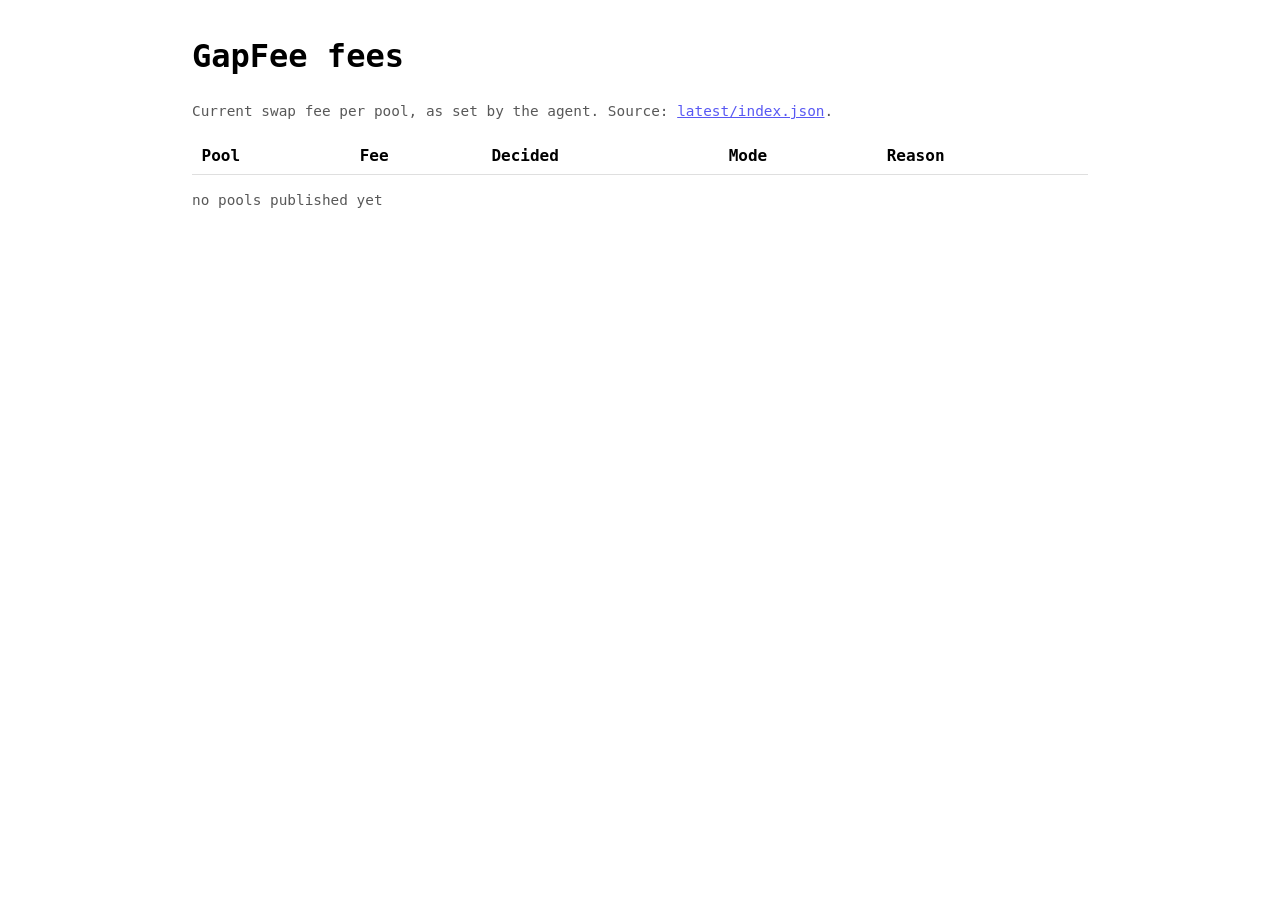
==== index.html @ c21604f5 "Public fee feed: viewer + latest/ placeholder" ====
<!doctype html>
<html lang="en">
<head>
<meta charset="utf-8">
<meta name="viewport" content="width=device-width, initial-scale=1">
<title>GapFee fees</title>
<style>
  :root { color-scheme: light dark; font-family: ui-monospace, SFMono-Regular, Menlo, Consolas, monospace; }
  body { margin: 2rem auto; max-width: 56rem; padding: 0 1rem; line-height: 1.5; }
  table { border-collapse: collapse; width: 100%; }
  th, td { text-align: left; padding: .4rem .6rem; border-bottom: 1px solid #8884; vertical-align: top; }
  th { font-weight: 600; }
  .muted { opacity: .65; font-size: .9em; }
  code { font-size: .9em; }
</style>
</head>
<body>
<h1>GapFee fees</h1>
<p class="muted">Current swap fee per pool, as set by the agent. Source: <a href="latest/index.json">latest/index.json</a>.</p>
<table id="t"><thead><tr><th>Pool</th><th>Fee</th><th>Decided</th><th>Mode</th><th>Reason</th></tr></thead><tbody></tbody></table>
<p class="muted" id="status">loading…</p>
<script>
(async () => {
  const tbody = document.querySelector("#t tbody");
  const status = document.getElementById("status");
  try {
    const idx = await (await fetch("latest/index.json", { cache: "no-store" })).json();
    const ids = Object.keys(idx);
    if (!ids.length) { status.textContent = "no pools published yet"; return; }
    for (const id of ids) {
      const e = idx[id];
      let reason = "";
      try { reason = (await (await fetch(`latest/${id}.json`, { cache: "no-store" })).json()).reason ?? ""; } catch {}
      const tr = document.createElement("tr");
      const cell = (t) => { const td = document.createElement("td"); td.textContent = t; return td; };
      tr.append(cell(`${e.ticker}/USDG`), cell(e.feePct), cell(new Date(e.decidedAt).toUTCString()), cell(e.shadow ? "shadow" : "live"), cell(reason));
      const a = document.createElement("a"); a.href = `latest/${id}.json`; a.textContent = "json"; tr.lastChild.append(" ", a);
      tbody.append(tr);
    }
    status.textContent = `${ids.length} pool(s)`;
  } catch (err) { status.textContent = `could not load feed: ${err.message}`; }
})();
</script>
</body>
</html>
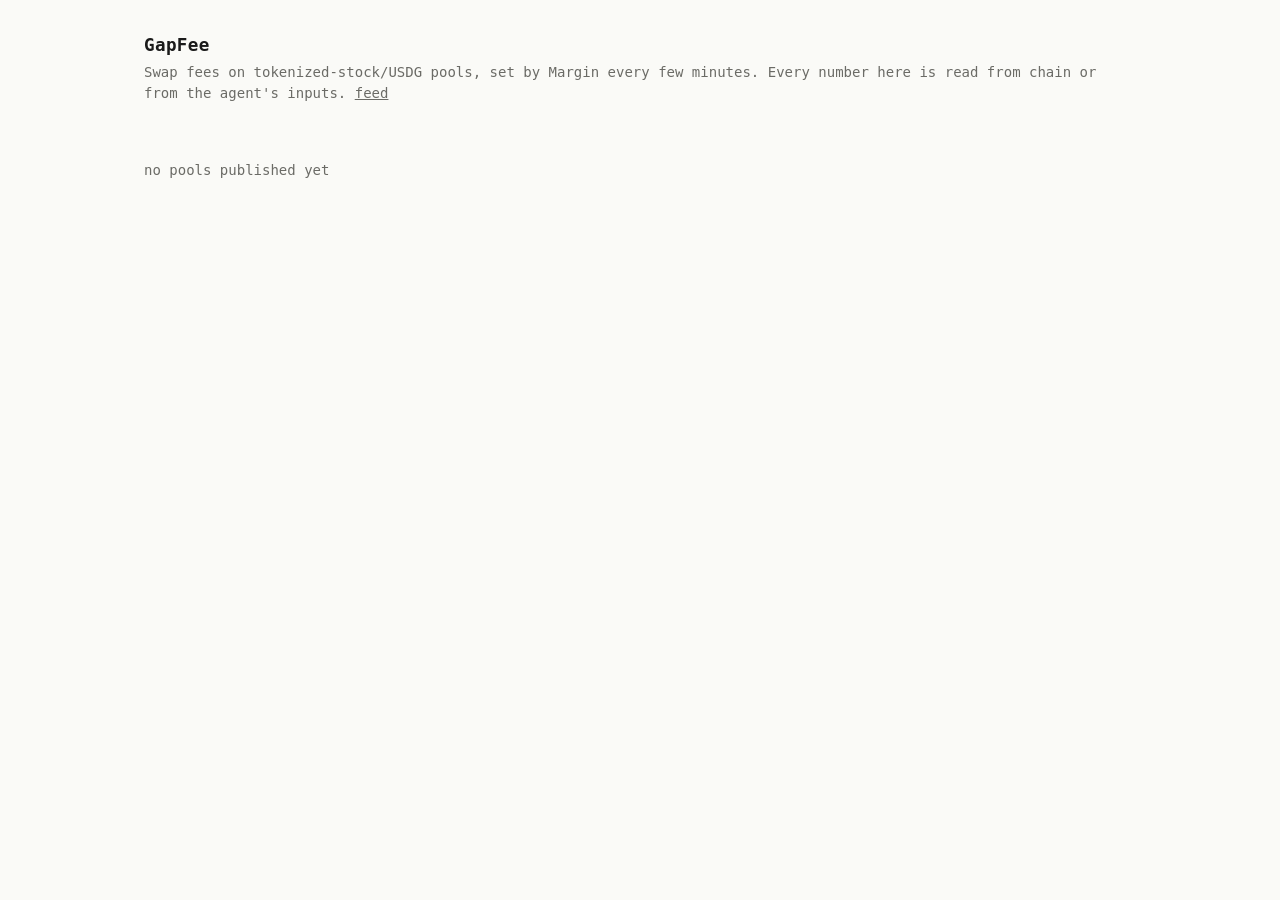
==== commit 6ad88e1a: "dashboard: update viewer" ====
--- a/index.html
+++ b/index.html
@@ -3,42 +3,121 @@
 <head>
 <meta charset="utf-8">
 <meta name="viewport" content="width=device-width, initial-scale=1">
-<title>GapFee fees</title>
+<title>GapFee</title>
 <style>
-  :root { color-scheme: light dark; font-family: ui-monospace, SFMono-Regular, Menlo, Consolas, monospace; }
-  body { margin: 2rem auto; max-width: 56rem; padding: 0 1rem; line-height: 1.5; }
-  table { border-collapse: collapse; width: 100%; }
-  th, td { text-align: left; padding: .4rem .6rem; border-bottom: 1px solid #8884; vertical-align: top; }
-  th { font-weight: 600; }
-  .muted { opacity: .65; font-size: .9em; }
-  code { font-size: .9em; }
+  :root {
+    color-scheme: light dark;
+    --bg: #fafaf7; --fg: #1a1a1a; --muted: #6b6b66; --line: #e2e2dc; --card: #ffffff; --accent: #1f6f5f; --warn: #b3541e;
+  }
+  @media (prefers-color-scheme: dark) {
+    :root { --bg: #111211; --fg: #ecece6; --muted: #9a9a92; --line: #2a2b28; --card: #191a18; --accent: #7fd1b9; --warn: #f0a868; }
+  }
+  * { box-sizing: border-box; }
+  body { margin: 0; background: var(--bg); color: var(--fg); font: 14px/1.5 ui-monospace, SFMono-Regular, Menlo, Consolas, monospace; }
+  main { max-width: 64rem; margin: 0 auto; padding: 2rem 1rem 4rem; }
+  h1 { font-size: 1.1rem; font-weight: 600; margin: 0 0 .25rem; letter-spacing: .02em; }
+  .sub { color: var(--muted); margin: 0 0 1.5rem; }
+  .card { background: var(--card); border: 1px solid var(--line); border-radius: 6px; padding: 1rem 1.25rem; margin-bottom: 1rem; }
+  .row { display: flex; flex-wrap: wrap; gap: 1rem 2rem; align-items: baseline; }
+  .fee { font-size: 2.4rem; font-weight: 600; line-height: 1; }
+  .badge { display: inline-block; padding: .1rem .5rem; border: 1px solid var(--line); border-radius: 999px; font-size: .75rem; color: var(--muted); }
+  .badge.live { border-color: var(--accent); color: var(--accent); }
+  .badge.observe { border-color: var(--warn); color: var(--warn); }
+  .reason { margin: .75rem 0; }
+  dl { display: grid; grid-template-columns: max-content 1fr; gap: .15rem 1rem; margin: .5rem 0 0; }
+  dt { color: var(--muted); }
+  dd { margin: 0; }
+  svg { width: 100%; height: auto; display: block; margin-top: .75rem; }
+  .axis { font-family: inherit; }
+  .axis { fill: var(--muted); font-size: 10px; }
+  .muted { color: var(--muted); }
+  a { color: inherit; }
+  .empty { color: var(--muted); padding: 2rem 0; }
 </style>
 </head>
 <body>
-<h1>GapFee fees</h1>
-<p class="muted">Current swap fee per pool, as set by the agent. Source: <a href="latest/index.json">latest/index.json</a>.</p>
-<table id="t"><thead><tr><th>Pool</th><th>Fee</th><th>Decided</th><th>Mode</th><th>Reason</th></tr></thead><tbody></tbody></table>
-<p class="muted" id="status">loading…</p>
+<main>
+  <h1>GapFee</h1>
+  <p class="sub">Swap fees on tokenized-stock/USDG pools, set by Margin every few minutes. Every number here is read from chain or from the agent's inputs. <a href="latest/index.json">feed</a></p>
+  <div id="pools"></div>
+  <p class="empty" id="status">loading…</p>
+</main>
 <script>
 (async () => {
-  const tbody = document.querySelector("#t tbody");
+  const $ = (t, attrs = {}, ...kids) => { const e = document.createElement(t); for (const [k, v] of Object.entries(attrs)) e.setAttribute(k, v); e.append(...kids); return e; };
+  const pct = (pips) => `${(pips / 10000).toFixed(2)}%`;
+  const ago = (iso) => { const s = Math.max(0, (Date.now() - Date.parse(iso)) / 1000); return s < 90 ? `${Math.round(s)}s ago` : s < 5400 ? `${Math.round(s / 60)}m ago` : `${(s / 3600).toFixed(1)}h ago`; };
+  const get = async (u) => (await fetch(u, { cache: "no-store" })).json();
   const status = document.getElementById("status");
-  try {
-    const idx = await (await fetch("latest/index.json", { cache: "no-store" })).json();
-    const ids = Object.keys(idx);
-    if (!ids.length) { status.textContent = "no pools published yet"; return; }
-    for (const id of ids) {
-      const e = idx[id];
-      let reason = "";
-      try { reason = (await (await fetch(`latest/${id}.json`, { cache: "no-store" })).json()).reason ?? ""; } catch {}
-      const tr = document.createElement("tr");
-      const cell = (t) => { const td = document.createElement("td"); td.textContent = t; return td; };
-      tr.append(cell(`${e.ticker}/USDG`), cell(e.feePct), cell(new Date(e.decidedAt).toUTCString()), cell(e.shadow ? "shadow" : "live"), cell(reason));
-      const a = document.createElement("a"); a.href = `latest/${id}.json`; a.textContent = "json"; tr.lastChild.append(" ", a);
-      tbody.append(tr);
+  const root = document.getElementById("pools");
+
+  let idx;
+  try { idx = await get("latest/index.json"); } catch (e) { status.textContent = `feed unavailable: ${e.message}`; return; }
+  const ids = Object.keys(idx);
+  if (!ids.length) { status.textContent = "no pools published yet"; return; }
+  status.remove();
+
+  for (const id of ids) {
+    let rec = null, hist = [];
+    try { rec = await get(`latest/${id}.json`); } catch {}
+    try { hist = await get(`history/${id}.json`); } catch {}
+    const e = idx[id];
+    const mode = e.observe ? "observe" : e.shadow ? "shadow" : "live";
+    const i = rec?.inputs ?? {};
+    const m = i.market ?? {};
+    const when = m.phase === "open" ? `open, ${m.minutesToClose}m to close` : `${m.phase ?? "?"}${m.minutesToOpen != null ? `, ${fmtMin(m.minutesToOpen)} to open` : ""}`;
+
+    const card = $("div", { class: "card" },
+      $("div", { class: "row" },
+        $("span", { class: "fee" }, e.feePct),
+        $("span", {}, `${e.ticker}/USDG`),
+        $("span", { class: `badge ${mode}` }, mode === "observe" ? "observe: third-party pool, not signed" : mode),
+        $("span", { class: "muted" }, `decided ${ago(e.decidedAt)}`)),
+      $("p", { class: "reason" }, rec?.reason ?? ""),
+    );
+    if (rec) {
+      const dl = $("dl");
+      const add = (k, v) => { if (v !== undefined && v !== null && v !== "") dl.append($("dt", {}, k), $("dd", {}, String(v))); };
+      add("market", when);
+      add("pool price", i.pool?.priceUsd != null ? `$${i.pool.priceUsd}` : null);
+      add("reference", i.reference?.priceUsd != null ? `$${i.reference.priceUsd} (${i.reference.source}, ${Math.round((i.reference.ageSeconds ?? 0) / 60)}m old)` : `none (${i.reference?.source ?? "?"})`);
+      add("gap", i.gapPct != null ? `${i.gapPct >= 0 ? "+" : ""}${i.gapPct}%` : null);
+      add("control pool", i.controlPool?.priceUsd != null ? `$${i.controlPool.priceUsd}` : null);
+      add("swaps", i.swapsLastWindow ? `${i.swapsLastWindow.count} in ${i.swapsLastWindow.windowMinutes}m, $${i.swapsLastWindow.volumeUsd} volume, largest $${i.swapsLastWindow.largestUsd}` : null);
+      add("realized vol", i.realizedVolPct?.h24 != null ? `${i.realizedVolPct.h24}% (24h)` : null);
+      add("earnings", i.earnings?.next ? `${i.earnings.next} (${i.earnings.hoursUntil}h)` : null);
+      add("split", `LP ${pct(rec.lpPips)} + treasury ${pct(rec.treasuryPips)}`);
+      add("on-chain", rec.onchain ? `effective ${pct(rec.onchain.effectiveFeePips)}, cached ${pct(rec.onchain.cachedFeePips)}${rec.onchain.cachedExpiry ? ` until ${new Date(rec.onchain.cachedExpiry * 1000).toUTCString()}` : ""}, nonce ${rec.onchain.lastNonce}` : null);
+      add("bounds", i.fee ? `${pct(i.fee.minPips)} to ${pct(i.fee.maxPips)}, default ${pct(i.fee.defaultPips)}` : null);
+      add("decider", rec.decider);
+      if (rec.update) add("signed", `nonce ${rec.update.nonce}, expires ${new Date(Number(rec.update.expiry) * 1000).toUTCString()}`);
+      dl.append($("dt", {}, "raw"), $("dd", {}, $("a", { href: `latest/${id}.json` }, "latest"), " · ", $("a", { href: `history/${id}.json` }, "history")));
+      card.append(dl);
     }
-    status.textContent = `${ids.length} pool(s)`;
-  } catch (err) { status.textContent = `could not load feed: ${err.message}`; }
+    if (hist.length > 1) card.append(sparkline(hist));
+    root.append(card);
+  }
+
+  function fmtMin(m) { return m < 60 ? `${m}m` : m < 2880 ? `${Math.floor(m / 60)}h ${m % 60}m` : `${Math.round(m / 1440)}d`; }
+
+  function sparkline(h) {
+    const W = 800, H = 110, padL = 44, padR = 8, padT = 8, padB = 18;
+    const xs = h.map((p) => Date.parse(p.t));
+    const ys = h.map((p) => p.feePips / 10000);
+    const x0 = Math.min(...xs), x1 = Math.max(...xs), y0 = 0, y1 = Math.max(0.5, ...ys) * 1.1;
+    const X = (x) => padL + ((x - x0) / Math.max(1, x1 - x0)) * (W - padL - padR);
+    const Y = (y) => padT + (1 - (y - y0) / (y1 - y0)) * (H - padT - padB);
+    let d = "";
+    h.forEach((p, k) => { d += `${k ? "L" : "M"}${X(xs[k]).toFixed(1)},${Y(ys[k]).toFixed(1)} `; });
+    // shade closed-market stretches
+    let shade = "";
+    for (let k = 0; k < h.length - 1; k++) if (h[k].phase !== "open") shade += `<rect x="${X(xs[k]).toFixed(1)}" y="${padT}" width="${Math.max(1, X(xs[k + 1]) - X(xs[k])).toFixed(1)}" height="${H - padT - padB}" fill="currentColor" opacity=".06"/>`;
+    const ticks = [0, y1 / 2, y1].map((v) => `<text class="axis" x="2" y="${(Y(v) + 3).toFixed(1)}">${v.toFixed(2)}%</text>`).join("");
+    const span = (x1 - x0) / 3600000;
+    const wrap = $("div");
+    wrap.innerHTML = `<svg viewBox="0 0 ${W} ${H}" xmlns="http://www.w3.org/2000/svg">${shade}${ticks}<path d="${d}" fill="none" stroke="var(--accent)" stroke-width="1.5" vector-effect="non-scaling-stroke"/><text class="axis" x="${padL}" y="${H - 4}">fee, last ${span < 1 ? `${Math.max(1, Math.round(span * 60))}m` : span < 48 ? `${span.toFixed(0)}h` : `${(span / 24).toFixed(0)}d`} (shaded = market closed)</text></svg>`;
+    return wrap.firstElementChild;
+  }
 })();
 </script>
 </body>
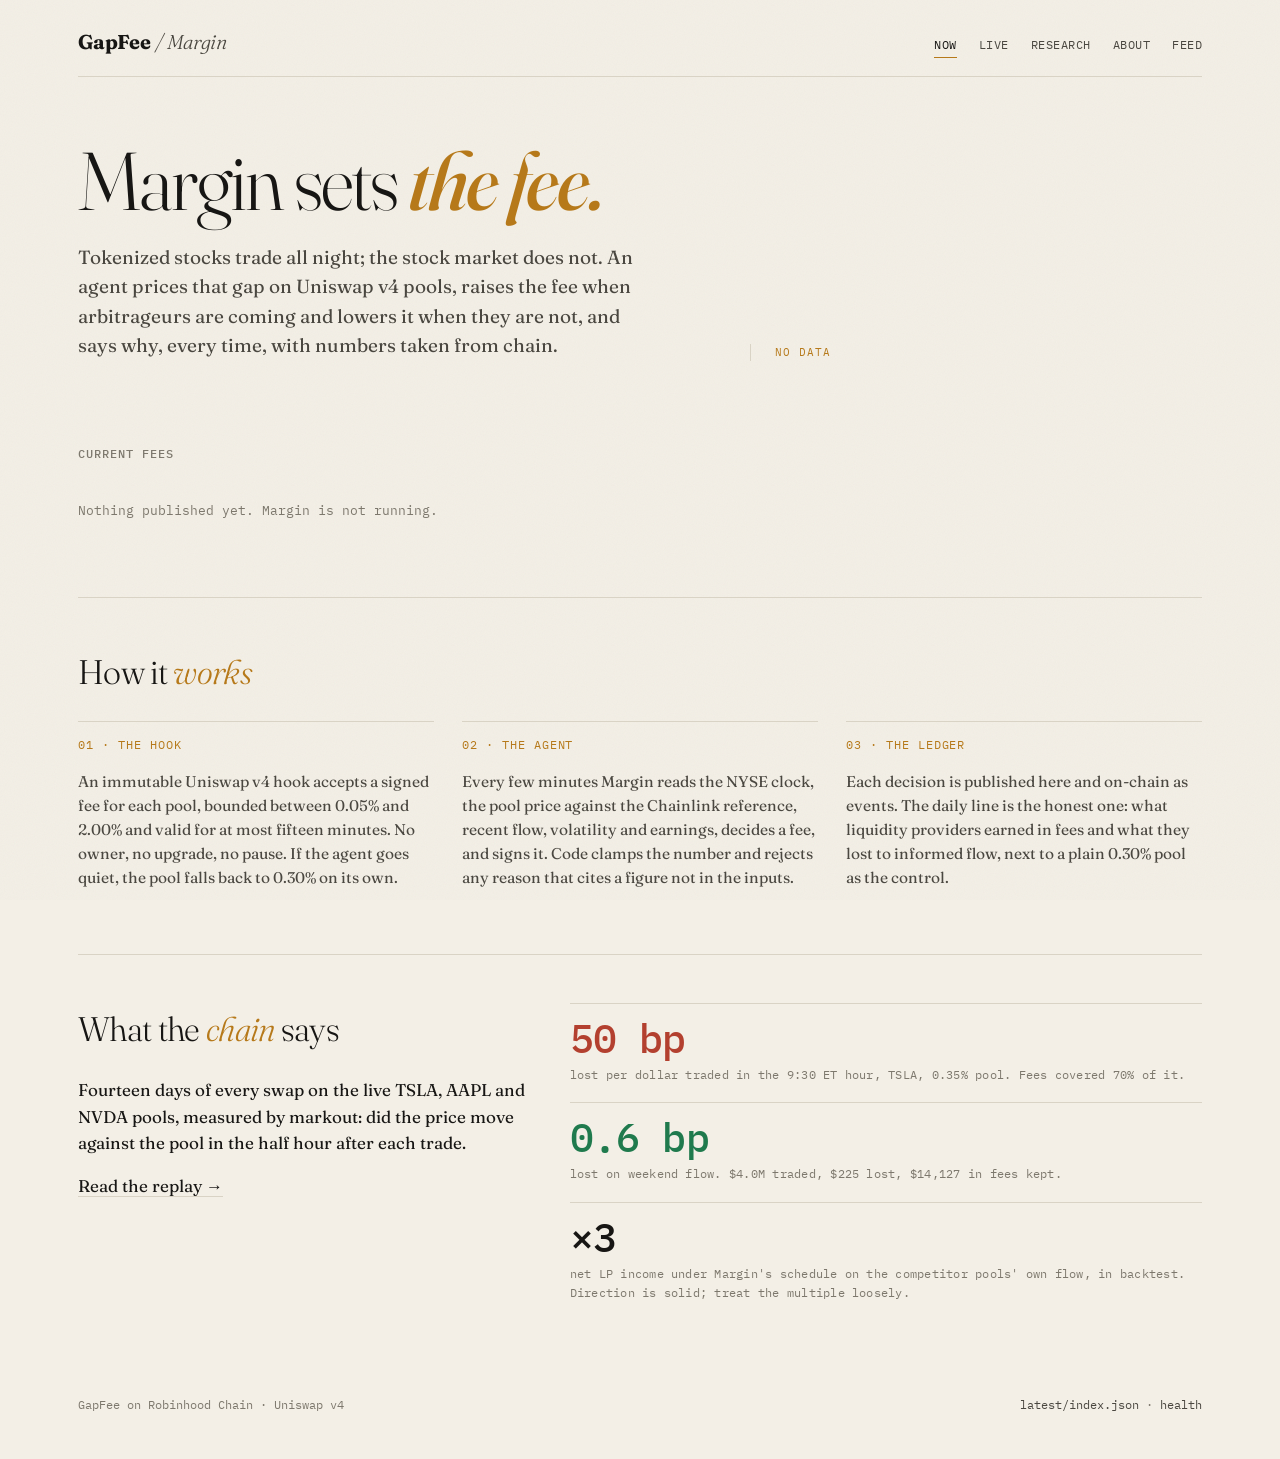
==== commit 565a0dc0: "site: update" ====
--- a/index.html
+++ b/index.html
@@ -3,122 +3,67 @@
 <head>
 <meta charset="utf-8">
 <meta name="viewport" content="width=device-width, initial-scale=1">
-<title>GapFee</title>
-<style>
-  :root {
-    color-scheme: light dark;
-    --bg: #fafaf7; --fg: #1a1a1a; --muted: #6b6b66; --line: #e2e2dc; --card: #ffffff; --accent: #1f6f5f; --warn: #b3541e;
-  }
-  @media (prefers-color-scheme: dark) {
-    :root { --bg: #111211; --fg: #ecece6; --muted: #9a9a92; --line: #2a2b28; --card: #191a18; --accent: #7fd1b9; --warn: #f0a868; }
-  }
-  * { box-sizing: border-box; }
-  body { margin: 0; background: var(--bg); color: var(--fg); font: 14px/1.5 ui-monospace, SFMono-Regular, Menlo, Consolas, monospace; }
-  main { max-width: 64rem; margin: 0 auto; padding: 2rem 1rem 4rem; }
-  h1 { font-size: 1.1rem; font-weight: 600; margin: 0 0 .25rem; letter-spacing: .02em; }
-  .sub { color: var(--muted); margin: 0 0 1.5rem; }
-  .card { background: var(--card); border: 1px solid var(--line); border-radius: 6px; padding: 1rem 1.25rem; margin-bottom: 1rem; }
-  .row { display: flex; flex-wrap: wrap; gap: 1rem 2rem; align-items: baseline; }
-  .fee { font-size: 2.4rem; font-weight: 600; line-height: 1; }
-  .badge { display: inline-block; padding: .1rem .5rem; border: 1px solid var(--line); border-radius: 999px; font-size: .75rem; color: var(--muted); }
-  .badge.live { border-color: var(--accent); color: var(--accent); }
-  .badge.observe { border-color: var(--warn); color: var(--warn); }
-  .reason { margin: .75rem 0; }
-  dl { display: grid; grid-template-columns: max-content 1fr; gap: .15rem 1rem; margin: .5rem 0 0; }
-  dt { color: var(--muted); }
-  dd { margin: 0; }
-  svg { width: 100%; height: auto; display: block; margin-top: .75rem; }
-  .axis { font-family: inherit; }
-  .axis { fill: var(--muted); font-size: 10px; }
-  .muted { color: var(--muted); }
-  a { color: inherit; }
-  .empty { color: var(--muted); padding: 2rem 0; }
-</style>
+<title>GapFee · Margin sets the fee</title>
+<meta name="description" content="An agent prices the swap fee on tokenized-stock/USDG Uniswap v4 pools on Robinhood Chain and posts every decision. Every number from chain.">
+<link rel="icon" href="data:image/svg+xml,%3Csvg xmlns='http://www.w3.org/2000/svg' viewBox='0 0 32 32'%3E%3Crect width='32' height='32' fill='%230b0c0e'/%3E%3Cpath d='M6 24 L13 10 L19 20 L26 8' stroke='%23f2b544' stroke-width='3' fill='none'/%3E%3C/svg%3E">
+<link rel="stylesheet" href="site.css">
 </head>
 <body>
-<main>
-  <h1>GapFee</h1>
-  <p class="sub">Swap fees on tokenized-stock/USDG pools, set by Margin every few minutes. Every number here is read from chain or from the agent's inputs. <a href="latest/index.json">feed</a></p>
-  <div id="pools"></div>
-  <p class="empty" id="status">loading…</p>
-</main>
+<div class="wrap">
+  <header class="top">
+    <a class="brand" href="./">GapFee <em>/ Margin</em></a>
+    <nav><a href="./" aria-current="page">Now</a><a href="live">Live</a><a href="research">Research</a><a href="about">About</a><a href="latest/index.json">Feed</a></nav>
+  </header>
+
+  <section class="hero" style="border-bottom:0">
+    <div>
+      <h1 class="reveal">Margin sets <em>the fee.</em></h1>
+      <p class="lede reveal">Tokenized stocks trade all night; the stock market does not. An agent prices that gap on Uniswap v4 pools, raises the fee when arbitrageurs are coming and lowers it when they are not, and says why, every time, with numbers taken from chain.</p>
+    </div>
+    <div class="clock reveal" id="clock"><span class="phase">loading</span></div>
+  </section>
+  <div class="tape" id="tape"></div>
+
+  <section>
+    <h3>Current fees</h3>
+    <div class="cards" id="cards"><div class="empty">loading…</div></div>
+  </section>
+
+  <section>
+    <h2>How it <em>works</em></h2>
+    <div class="grid-3">
+      <div class="step"><div class="n">01 · THE HOOK</div><p>An immutable Uniswap v4 hook accepts a signed fee for each pool, bounded between 0.05% and 2.00% and valid for at most fifteen minutes. No owner, no upgrade, no pause. If the agent goes quiet, the pool falls back to 0.30% on its own.</p></div>
+      <div class="step"><div class="n">02 · THE AGENT</div><p>Every few minutes Margin reads the NYSE clock, the pool price against the Chainlink reference, recent flow, volatility and earnings, decides a fee, and signs it. Code clamps the number and rejects any reason that cites a figure not in the inputs.</p></div>
+      <div class="step"><div class="n">03 · THE LEDGER</div><p>Each decision is published here and on-chain as events. The daily line is the honest one: what liquidity providers earned in fees and what they lost to informed flow, next to a plain 0.30% pool as the control.</p></div>
+    </div>
+  </section>
+
+  <section>
+    <div class="findings">
+      <div>
+        <h2>What the <em>chain</em> says</h2>
+        <p>Fourteen days of every swap on the live TSLA, AAPL and NVDA pools, measured by markout: did the price move against the pool in the half hour after each trade.</p>
+        <p><a href="research">Read the replay →</a></p>
+      </div>
+      <div>
+        <div class="stat"><div class="v down num">50 bp</div><div class="k">lost per dollar traded in the 9:30 ET hour, TSLA, 0.35% pool. Fees covered 70% of it.</div></div>
+        <div class="stat"><div class="v up num">0.6 bp</div><div class="k">lost on weekend flow. $4.0M traded, $225 lost, $14,127 in fees kept.</div></div>
+        <div class="stat"><div class="v num">×3</div><div class="k">net LP income under Margin's schedule on the competitor pools' own flow, in backtest. Direction is solid; treat the multiple loosely.</div></div>
+      </div>
+    </div>
+  </section>
+
+  <footer class="foot">
+    <span>GapFee on Robinhood Chain · Uniswap v4</span>
+    <span><a href="latest/index.json">latest/index.json</a> · <a href="health">health</a></span>
+  </footer>
+</div>
+<script src="site.js"></script>
 <script>
-(async () => {
-  const $ = (t, attrs = {}, ...kids) => { const e = document.createElement(t); for (const [k, v] of Object.entries(attrs)) e.setAttribute(k, v); e.append(...kids); return e; };
-  const pct = (pips) => `${(pips / 10000).toFixed(2)}%`;
-  const ago = (iso) => { const s = Math.max(0, (Date.now() - Date.parse(iso)) / 1000); return s < 90 ? `${Math.round(s)}s ago` : s < 5400 ? `${Math.round(s / 60)}m ago` : `${(s / 3600).toFixed(1)}h ago`; };
-  const get = async (u) => (await fetch(u, { cache: "no-store" })).json();
-  const status = document.getElementById("status");
-  const root = document.getElementById("pools");
-
-  let idx;
-  try { idx = await get("latest/index.json"); } catch (e) { status.textContent = `feed unavailable: ${e.message}`; return; }
-  const ids = Object.keys(idx);
-  if (!ids.length) { status.textContent = "no pools published yet"; return; }
-  status.remove();
-
-  for (const id of ids) {
-    let rec = null, hist = [];
-    try { rec = await get(`latest/${id}.json`); } catch {}
-    try { hist = await get(`history/${id}.json`); } catch {}
-    const e = idx[id];
-    const mode = e.observe ? "observe" : e.shadow ? "shadow" : "live";
-    const i = rec?.inputs ?? {};
-    const m = i.market ?? {};
-    const when = m.phase === "open" ? `open, ${m.minutesToClose}m to close` : `${m.phase ?? "?"}${m.minutesToOpen != null ? `, ${fmtMin(m.minutesToOpen)} to open` : ""}`;
-
-    const card = $("div", { class: "card" },
-      $("div", { class: "row" },
-        $("span", { class: "fee" }, e.feePct),
-        $("span", {}, `${e.ticker}/USDG`),
-        $("span", { class: `badge ${mode}` }, mode === "observe" ? "observe: third-party pool, not signed" : mode),
-        $("span", { class: "muted" }, `decided ${ago(e.decidedAt)}`)),
-      $("p", { class: "reason" }, rec?.reason ?? ""),
-    );
-    if (rec) {
-      const dl = $("dl");
-      const add = (k, v) => { if (v !== undefined && v !== null && v !== "") dl.append($("dt", {}, k), $("dd", {}, String(v))); };
-      add("market", when);
-      add("pool price", i.pool?.priceUsd != null ? `$${i.pool.priceUsd}` : null);
-      add("reference", i.reference?.priceUsd != null ? `$${i.reference.priceUsd} (${i.reference.source}, ${Math.round((i.reference.ageSeconds ?? 0) / 60)}m old)` : `none (${i.reference?.source ?? "?"})`);
-      add("gap", i.gapPct != null ? `${i.gapPct >= 0 ? "+" : ""}${i.gapPct}%` : null);
-      add("control pool", i.controlPool?.priceUsd != null ? `$${i.controlPool.priceUsd}` : null);
-      add("swaps", i.swapsLastWindow ? `${i.swapsLastWindow.count} in ${i.swapsLastWindow.windowMinutes}m, $${i.swapsLastWindow.volumeUsd} volume, largest $${i.swapsLastWindow.largestUsd}` : null);
-      add("realized vol", i.realizedVolPct?.h24 != null ? `${i.realizedVolPct.h24}% (24h)` : null);
-      add("earnings", i.earnings?.next ? `${i.earnings.next} (${i.earnings.hoursUntil}h)` : null);
-      add("split", `LP ${pct(rec.lpPips)} + treasury ${pct(rec.treasuryPips)}`);
-      add("on-chain", rec.onchain ? `effective ${pct(rec.onchain.effectiveFeePips)}, cached ${pct(rec.onchain.cachedFeePips)}${rec.onchain.cachedExpiry ? ` until ${new Date(rec.onchain.cachedExpiry * 1000).toUTCString()}` : ""}, nonce ${rec.onchain.lastNonce}` : null);
-      add("bounds", i.fee ? `${pct(i.fee.minPips)} to ${pct(i.fee.maxPips)}, default ${pct(i.fee.defaultPips)}` : null);
-      add("decider", rec.decider);
-      if (rec.update) add("signed", `nonce ${rec.update.nonce}, expires ${new Date(Number(rec.update.expiry) * 1000).toUTCString()}`);
-      dl.append($("dt", {}, "raw"), $("dd", {}, $("a", { href: `latest/${id}.json` }, "latest"), " · ", $("a", { href: `history/${id}.json` }, "history")));
-      card.append(dl);
-    }
-    if (hist.length > 1) card.append(sparkline(hist));
-    root.append(card);
-  }
-
-  function fmtMin(m) { return m < 60 ? `${m}m` : m < 2880 ? `${Math.floor(m / 60)}h ${m % 60}m` : `${Math.round(m / 1440)}d`; }
-
-  function sparkline(h) {
-    const W = 800, H = 110, padL = 44, padR = 8, padT = 8, padB = 18;
-    const xs = h.map((p) => Date.parse(p.t));
-    const ys = h.map((p) => p.feePips / 10000);
-    const x0 = Math.min(...xs), x1 = Math.max(...xs), y0 = 0, y1 = Math.max(0.5, ...ys) * 1.1;
-    const X = (x) => padL + ((x - x0) / Math.max(1, x1 - x0)) * (W - padL - padR);
-    const Y = (y) => padT + (1 - (y - y0) / (y1 - y0)) * (H - padT - padB);
-    let d = "";
-    h.forEach((p, k) => { d += `${k ? "L" : "M"}${X(xs[k]).toFixed(1)},${Y(ys[k]).toFixed(1)} `; });
-    // shade closed-market stretches
-    let shade = "";
-    for (let k = 0; k < h.length - 1; k++) if (h[k].phase !== "open") shade += `<rect x="${X(xs[k]).toFixed(1)}" y="${padT}" width="${Math.max(1, X(xs[k + 1]) - X(xs[k])).toFixed(1)}" height="${H - padT - padB}" fill="currentColor" opacity=".06"/>`;
-    const ticks = [0, y1 / 2, y1].map((v) => `<text class="axis" x="2" y="${(Y(v) + 3).toFixed(1)}">${v.toFixed(2)}%</text>`).join("");
-    const span = (x1 - x0) / 3600000;
-    const wrap = $("div");
-    wrap.innerHTML = `<svg viewBox="0 0 ${W} ${H}" xmlns="http://www.w3.org/2000/svg">${shade}${ticks}<path d="${d}" fill="none" stroke="var(--accent)" stroke-width="1.5" vector-effect="non-scaling-stroke"/><text class="axis" x="${padL}" y="${H - 4}">fee, last ${span < 1 ? `${Math.max(1, Math.round(span * 60))}m` : span < 48 ? `${span.toFixed(0)}h` : `${(span / 24).toFixed(0)}d`} (shaded = market closed)</text></svg>`;
-    return wrap.firstElementChild;
-  }
-})();
+  GapFee.renderCards(document.getElementById("cards"), false).then((pools) => {
+    GapFee.renderClock(document.getElementById("clock"), pools);
+    GapFee.renderTape(document.getElementById("tape"), pools);
+  });
 </script>
 </body>
 </html>
--- a/site.css
+++ b/site.css
@@ -0,0 +1,168 @@
+/* GapFee: the ledger. Dark screen, warm paper type, one amber accent, tabular numerals. */
+@import url("https://fonts.googleapis.com/css2?family=Fraunces:ital,opsz,wght@0,9..144,300;0,9..144,500;0,9..144,700;1,9..144,300;1,9..144,500&family=IBM+Plex+Mono:ital,wght@0,400;0,500;1,400&display=swap");
+
+:root {
+  color-scheme: dark light;
+  --bg: #0b0c0e;
+  --bg-2: #111317;
+  --ink: #ebe6da;
+  --ink-2: #b8b2a3;
+  --muted: #7d786d;
+  --rule: #2a2d33;
+  --accent: #f2b544;
+  --accent-ink: #1a1305;
+  --up: #7fd6a4;
+  --down: #e26a5e;
+  --serif: "Fraunces", "Iowan Old Style", Georgia, serif;
+  --mono: "IBM Plex Mono", "SFMono-Regular", Menlo, Consolas, monospace;
+  --maxw: 1180px;
+}
+@media (prefers-color-scheme: light) {
+  :root {
+    --bg: #f3efe6;
+    --bg-2: #ebe6da;
+    --ink: #171614;
+    --ink-2: #4a4740;
+    --muted: #7d786d;
+    --rule: #d9d3c5;
+    --accent: #b6791a;
+    --accent-ink: #fff7e6;
+    --up: #1f7a4d;
+    --down: #b3402f;
+  }
+}
+
+* { box-sizing: border-box; }
+html { background: var(--bg); }
+body {
+  margin: 0;
+  color: var(--ink);
+  background: var(--bg);
+  font-family: var(--serif);
+  font-size: 17px;
+  line-height: 1.55;
+  font-variation-settings: "opsz" 14;
+  -webkit-font-smoothing: antialiased;
+  position: relative;
+}
+body::before {
+  /* grain */
+  content: "";
+  position: fixed;
+  inset: 0;
+  pointer-events: none;
+  opacity: 0.045;
+  background-image: url("data:image/svg+xml;utf8,<svg xmlns='http://www.w3.org/2000/svg' width='160' height='160'><filter id='n'><feTurbulence type='fractalNoise' baseFrequency='0.9' numOctaves='2' stitchTiles='stitch'/></filter><rect width='100%' height='100%' filter='url(%23n)'/></svg>");
+  z-index: 0;
+}
+a { color: inherit; text-decoration: none; border-bottom: 1px solid var(--rule); }
+a:hover { border-bottom-color: var(--accent); }
+.mono, .num, table, dl, .tag, .tape, nav, .foot, .ticker { font-family: var(--mono); font-variant-numeric: tabular-nums; }
+.num { font-variant-numeric: tabular-nums; }
+
+.wrap { position: relative; z-index: 1; max-width: var(--maxw); margin: 0 auto; padding: 0 28px; }
+
+/* header */
+header.top {
+  display: grid;
+  grid-template-columns: 1fr auto;
+  align-items: baseline;
+  padding: 26px 0 18px;
+  border-bottom: 1px solid var(--rule);
+}
+.brand { font-family: var(--serif); font-weight: 700; font-size: 20px; letter-spacing: -0.01em; border: 0; }
+.brand em { font-style: italic; font-weight: 300; color: var(--ink-2); }
+nav { font-size: 12px; letter-spacing: 0.04em; text-transform: uppercase; display: flex; gap: 22px; }
+nav a { border: 0; color: var(--ink-2); padding-bottom: 2px; }
+nav a[aria-current="page"], nav a:hover { color: var(--ink); border-bottom: 1px solid var(--accent); }
+
+/* hero */
+.hero { padding: 64px 0 36px; display: grid; grid-template-columns: 7fr 5fr; gap: 40px; align-items: end; }
+h1 { font-family: var(--serif); font-weight: 300; font-size: clamp(44px, 6.4vw, 84px); line-height: 0.98; letter-spacing: -0.025em; margin: 0 0 22px; font-variation-settings: "opsz" 144; }
+h1 em { font-style: italic; font-weight: 500; color: var(--accent); }
+.lede { font-size: 19px; max-width: 560px; color: var(--ink-2); margin: 0; }
+.clock { border-left: 1px solid var(--rule); padding-left: 24px; font-family: var(--mono); font-size: 13px; color: var(--ink-2); display: grid; gap: 6px; }
+.clock .big { font-size: 34px; color: var(--ink); line-height: 1; margin-bottom: 4px; }
+.clock .phase { color: var(--accent); text-transform: uppercase; letter-spacing: 0.08em; font-size: 11px; }
+
+/* tape */
+.tape { margin: 34px 0 0; border-top: 1px solid var(--rule); border-bottom: 1px solid var(--rule); overflow: hidden; white-space: nowrap; font-size: 13px; color: var(--ink-2); padding: 10px 0; mask-image: linear-gradient(90deg, transparent, #000 6%, #000 94%, transparent); }
+.tape .track { display: inline-block; padding-left: 100%; animation: tape 90s linear infinite; }
+.tape .track span { margin-right: 56px; }
+.tape .track b { color: var(--accent); font-weight: 500; }
+@keyframes tape { to { transform: translateX(-100%); } }
+@media (prefers-reduced-motion: reduce) { .tape .track { animation: none; padding-left: 0; white-space: normal; } }
+
+/* sections */
+section { padding: 48px 0; border-bottom: 1px solid var(--rule); }
+section:last-of-type { border-bottom: 0; }
+h2 { font-family: var(--serif); font-weight: 300; font-size: 34px; letter-spacing: -0.02em; margin: 0 0 22px; font-variation-settings: "opsz" 72; }
+h2 em { font-style: italic; color: var(--accent); }
+h3 { font-family: var(--mono); font-weight: 500; font-size: 12px; letter-spacing: 0.08em; text-transform: uppercase; color: var(--muted); margin: 0 0 10px; }
+p { max-width: 68ch; }
+.grid-3 { display: grid; grid-template-columns: repeat(3, 1fr); gap: 28px; }
+.step { border-top: 1px solid var(--rule); padding-top: 14px; }
+.step .n { font-family: var(--mono); color: var(--accent); font-size: 12px; letter-spacing: 0.08em; }
+.step p { font-size: 15.5px; color: var(--ink-2); }
+
+/* cards (live fees) */
+.cards { display: grid; grid-template-columns: repeat(auto-fill, minmax(300px, 1fr)); gap: 18px; }
+.card { background: var(--bg-2); border: 1px solid var(--rule); padding: 18px 20px 16px; position: relative; overflow: hidden; }
+.card::after { content: ""; position: absolute; left: 0; top: 0; width: 3px; height: 100%; background: var(--accent); opacity: 0.85; }
+.card .row { display: flex; justify-content: space-between; align-items: baseline; gap: 12px; }
+.card .fee { font-family: var(--mono); font-size: 44px; font-weight: 500; line-height: 1; letter-spacing: -0.02em; }
+.card .pair { font-family: var(--mono); font-size: 13px; color: var(--ink-2); }
+.tag { display: inline-block; font-size: 10.5px; letter-spacing: 0.08em; text-transform: uppercase; padding: 3px 8px; border: 1px solid var(--rule); color: var(--muted); border-radius: 2px; }
+.tag.live { border-color: var(--up); color: var(--up); }
+.tag.observe { border-color: var(--accent); color: var(--accent); }
+.card .reason { font-size: 15px; margin: 12px 0 8px; color: var(--ink); min-height: 2.4em; }
+.card .meta { font-family: var(--mono); font-size: 12px; color: var(--muted); display: flex; flex-wrap: wrap; gap: 6px 14px; }
+.card svg { width: 100%; height: auto; display: block; margin-top: 12px; }
+.axis { fill: var(--muted); font-size: 10px; font-family: var(--mono); }
+.empty { color: var(--muted); font-family: var(--mono); font-size: 13px; padding: 28px 0; }
+
+/* detail list (live page) */
+dl { display: grid; grid-template-columns: max-content 1fr; gap: 4px 18px; font-size: 12.5px; margin: 12px 0 0; }
+dt { color: var(--muted); }
+dd { margin: 0; color: var(--ink-2); }
+
+/* findings */
+.findings { display: grid; grid-template-columns: 5fr 7fr; gap: 40px; align-items: start; }
+.stat { border-top: 1px solid var(--rule); padding: 14px 0 18px; }
+.stat .v { font-family: var(--mono); font-size: 40px; font-weight: 500; letter-spacing: -0.02em; line-height: 1; }
+.stat .v.up { color: var(--up); }
+.stat .v.down { color: var(--down); }
+.stat .k { font-family: var(--mono); font-size: 12px; color: var(--muted); margin-top: 8px; letter-spacing: 0.02em; }
+
+/* research / prose pages */
+.prose { max-width: 78ch; }
+.prose h1 { font-size: clamp(34px, 4.6vw, 56px); margin-bottom: 28px; }
+.prose h2 { font-size: 26px; margin-top: 44px; }
+.prose table { border-collapse: collapse; width: 100%; font-size: 12.5px; margin: 16px 0 24px; }
+.prose th, .prose td { text-align: right; padding: 6px 8px; border-bottom: 1px solid var(--rule); white-space: nowrap; }
+.prose th:first-child, .prose td:first-child { text-align: left; }
+.prose th { color: var(--muted); font-weight: 500; letter-spacing: 0.04em; text-transform: uppercase; font-size: 11px; }
+.prose code { font-family: var(--mono); font-size: 0.9em; background: var(--bg-2); padding: 1px 5px; border: 1px solid var(--rule); }
+.prose pre { background: var(--bg-2); border: 1px solid var(--rule); padding: 14px 16px; overflow-x: auto; font-size: 12.5px; }
+.prose ul, .prose ol { padding-left: 22px; }
+.prose li { margin: 6px 0; }
+.tablewrap { overflow-x: auto; }
+
+/* footer */
+.foot { padding: 28px 0 44px; font-size: 12px; color: var(--muted); display: flex; flex-wrap: wrap; gap: 8px 24px; justify-content: space-between; }
+.foot a { border: 0; color: var(--ink-2); }
+
+/* reveal: transform only, so a paused or disabled animation never hides content */
+@media (prefers-reduced-motion: no-preference) {
+  .reveal { animation: rise 0.7s cubic-bezier(0.2, 0.7, 0.2, 1) backwards; }
+  .reveal:nth-child(2) { animation-delay: 0.08s; }
+  .reveal:nth-child(3) { animation-delay: 0.16s; }
+  @keyframes rise { from { transform: translateY(10px); } to { transform: none; } }
+}
+
+@media (max-width: 820px) {
+  .hero, .findings { grid-template-columns: 1fr; }
+  .clock { border-left: 0; padding-left: 0; border-top: 1px solid var(--rule); padding-top: 16px; }
+  .grid-3 { grid-template-columns: 1fr; }
+  header.top { grid-template-columns: 1fr; gap: 12px; }
+}
